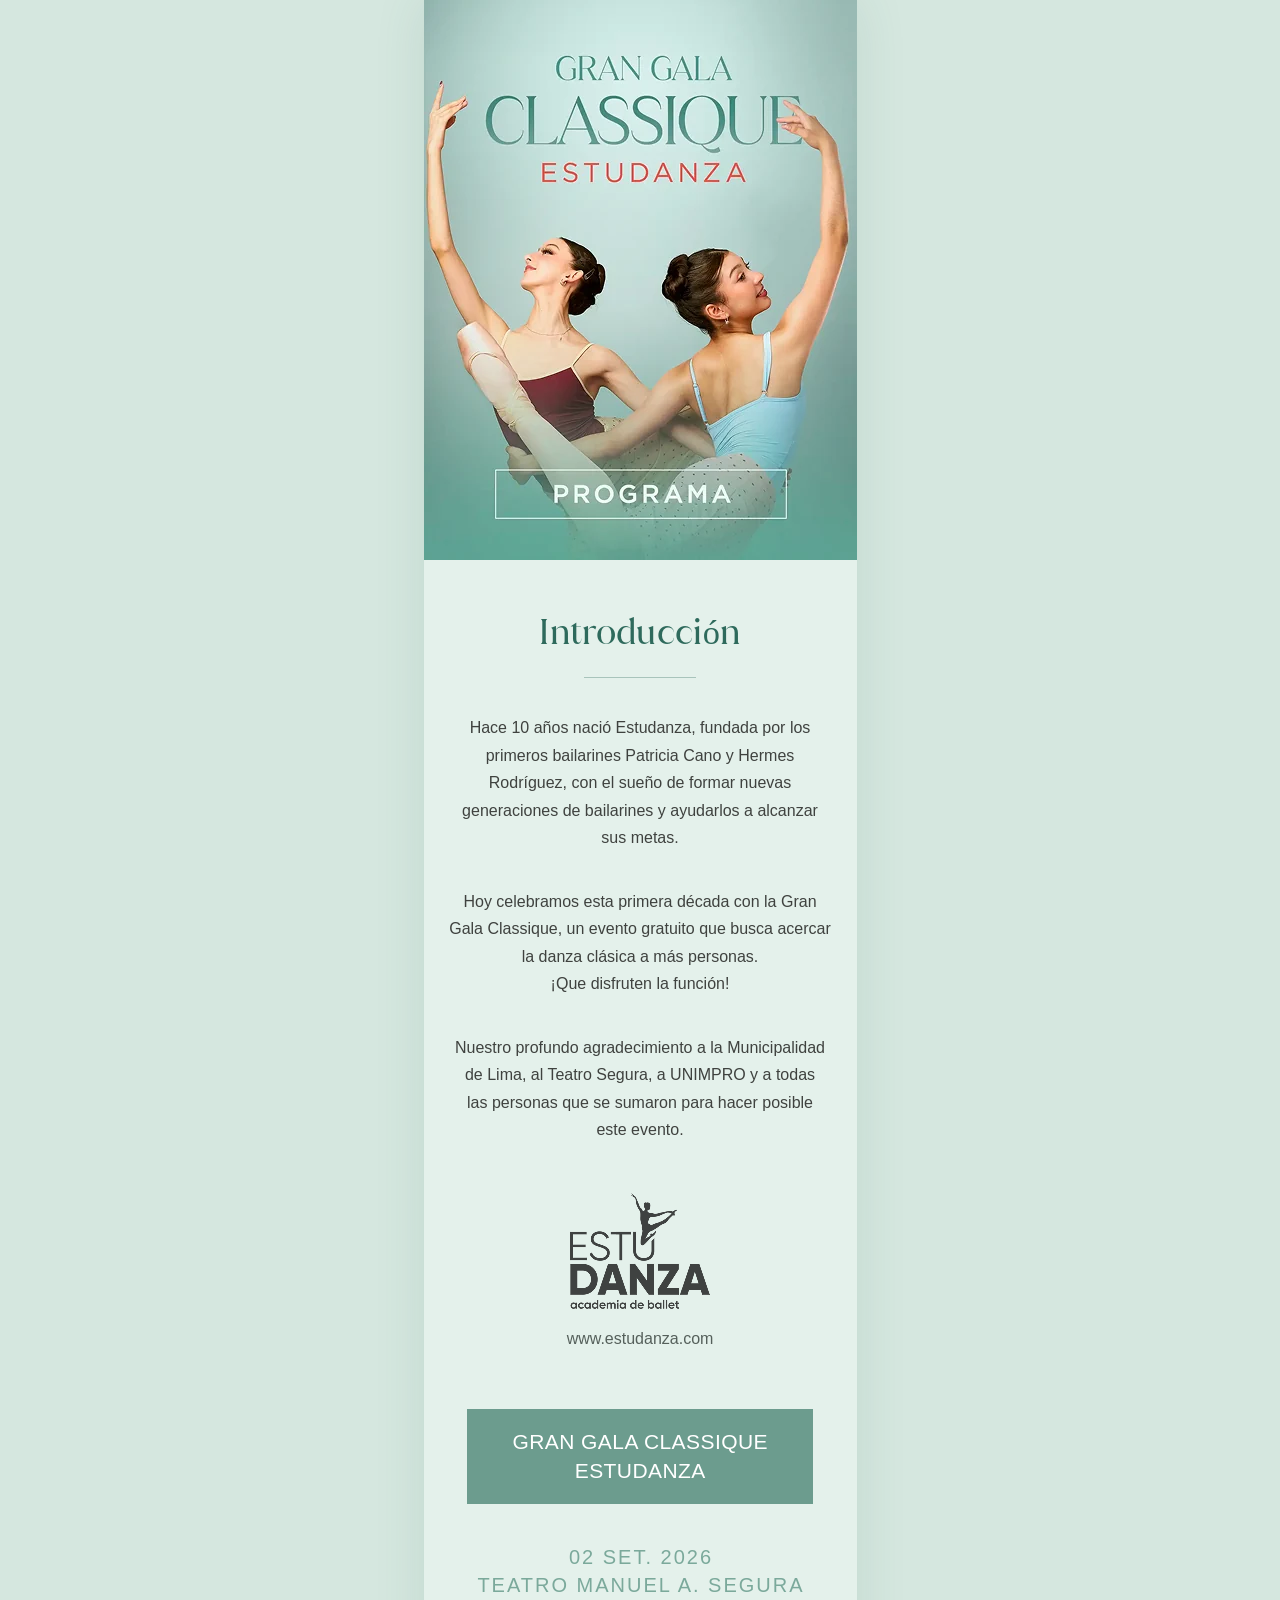
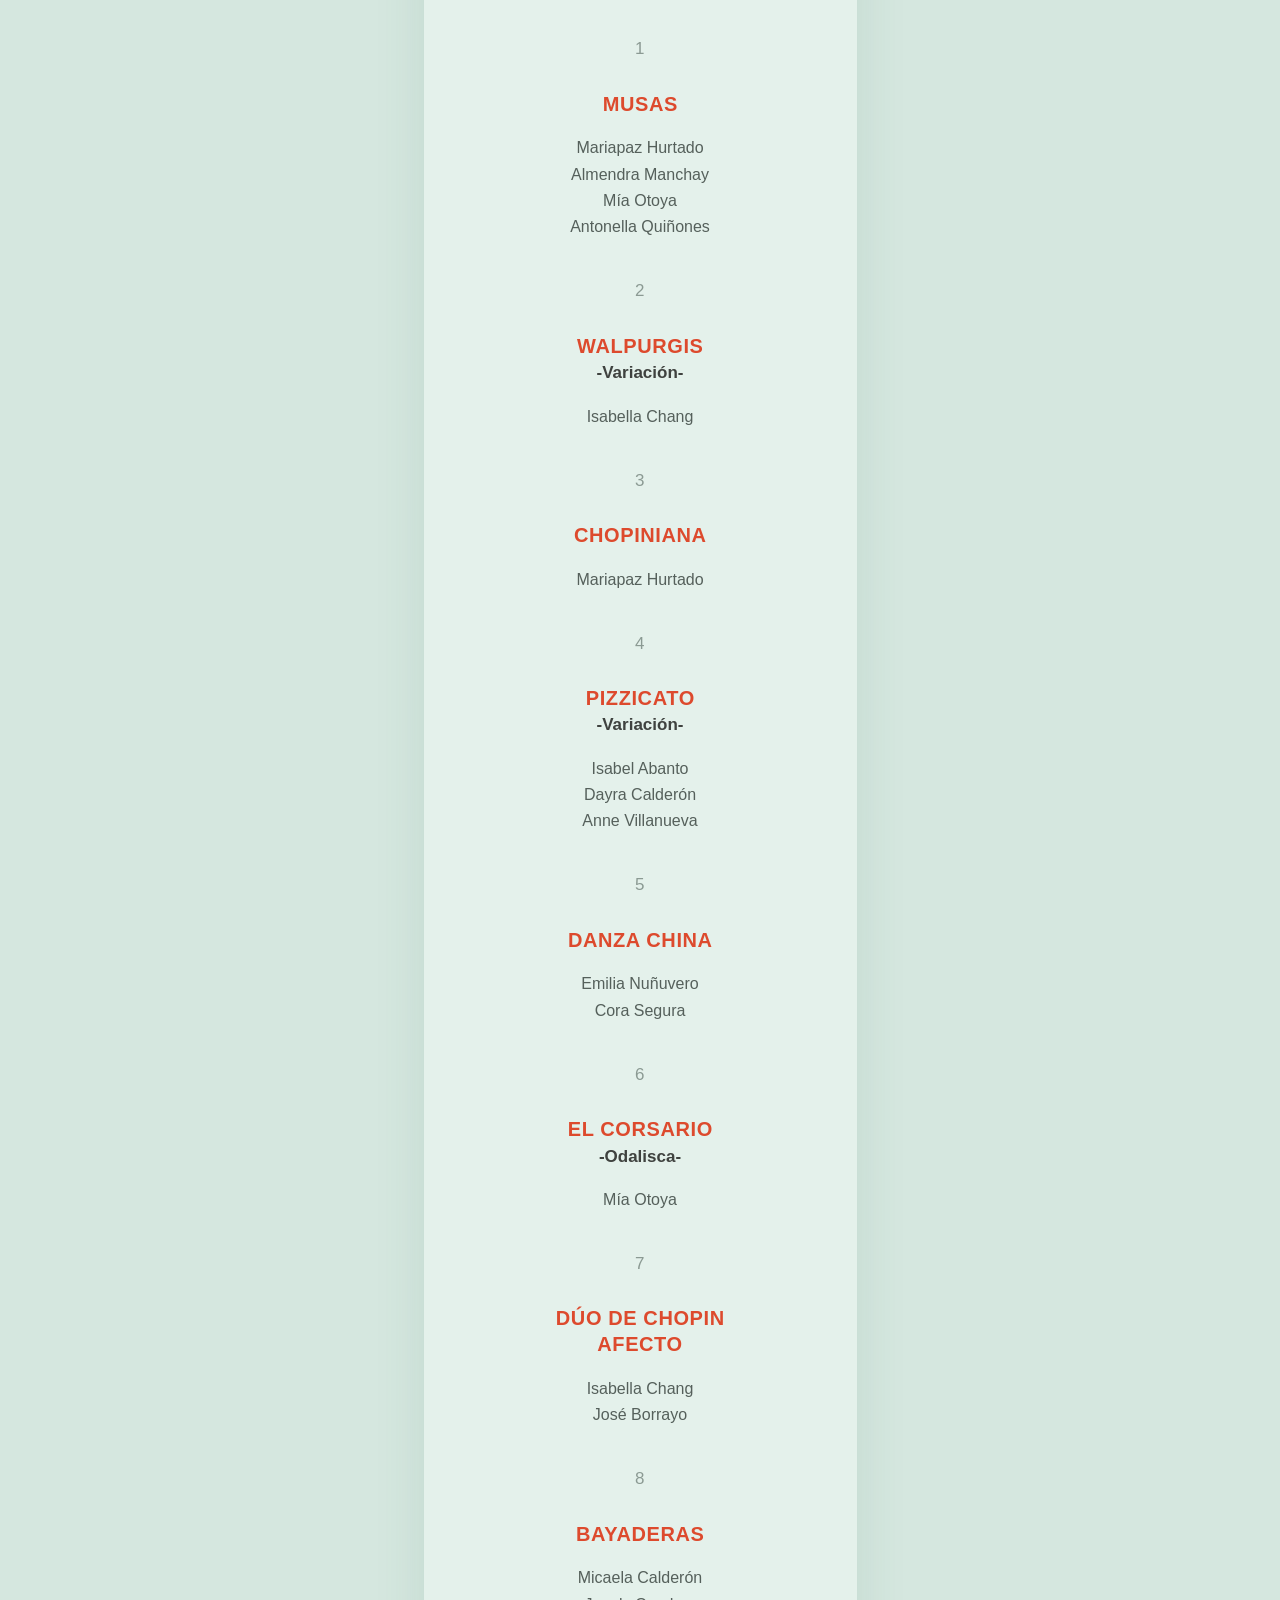
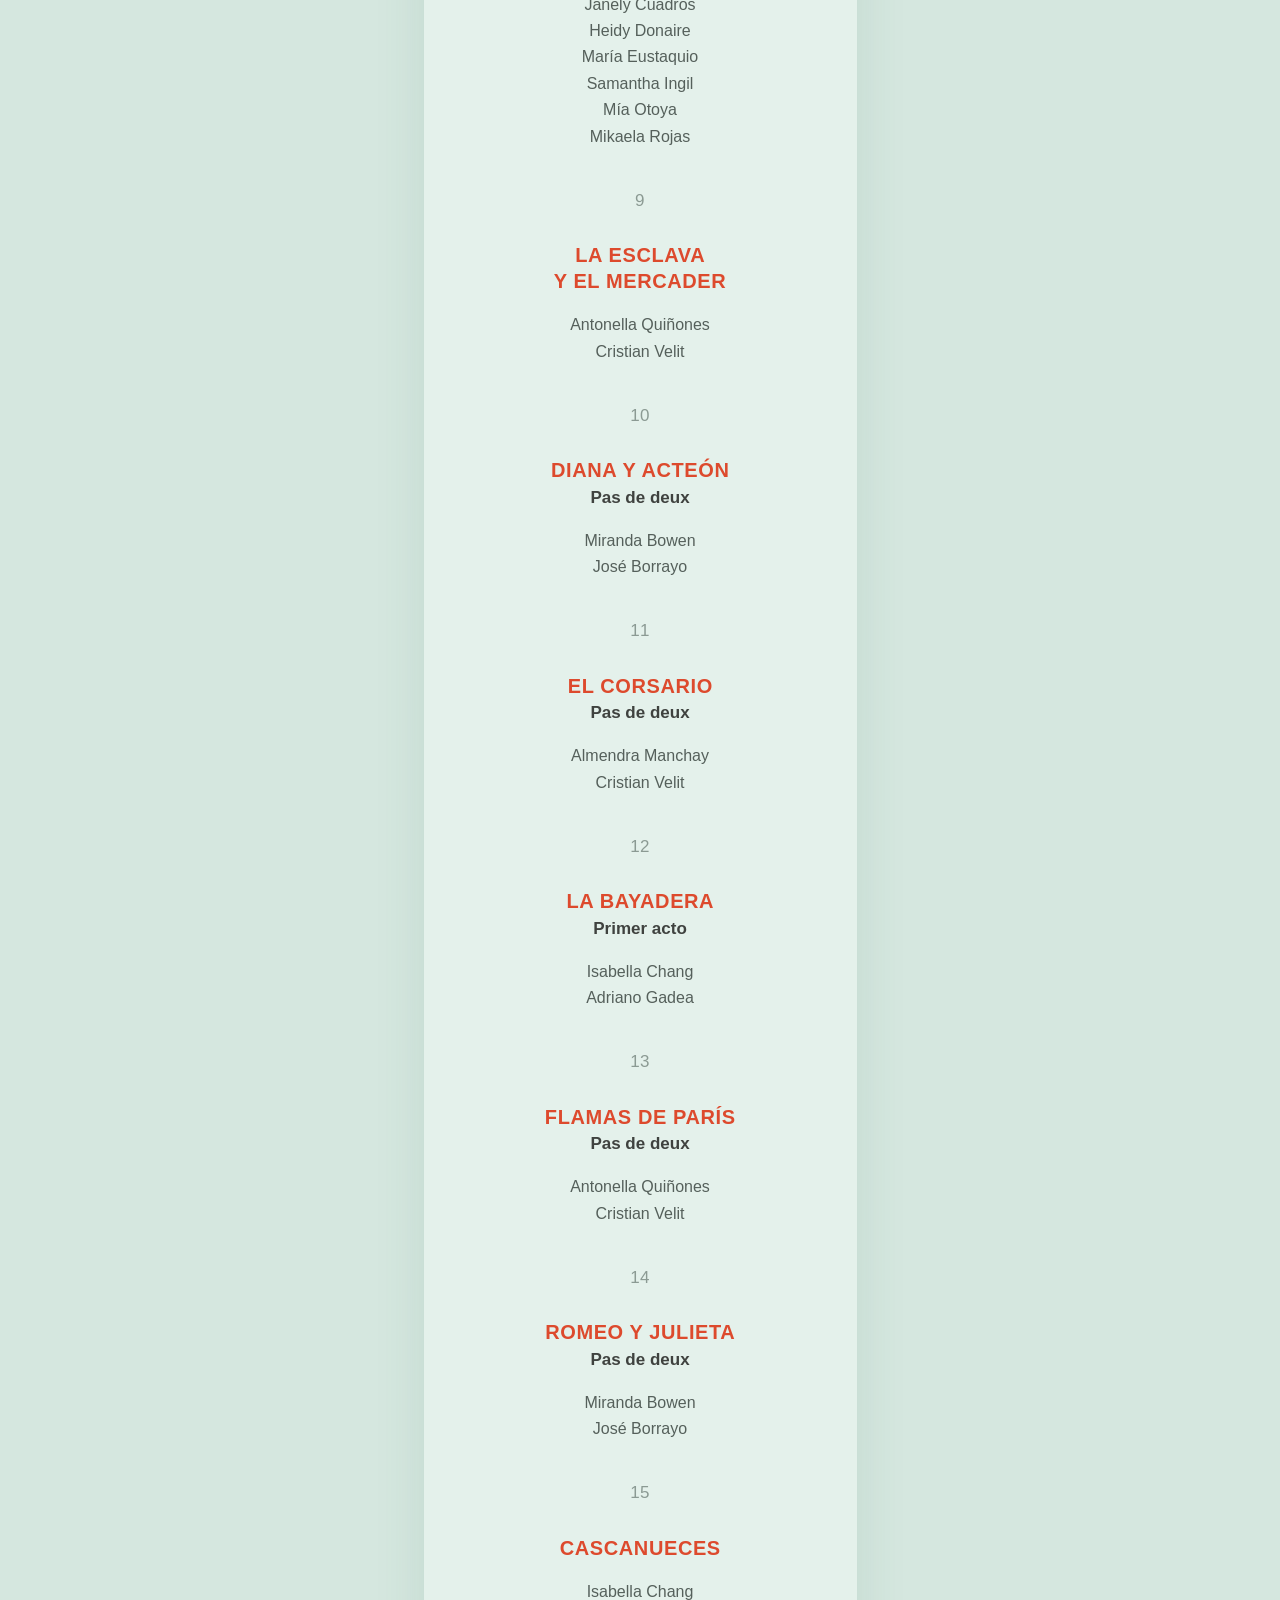
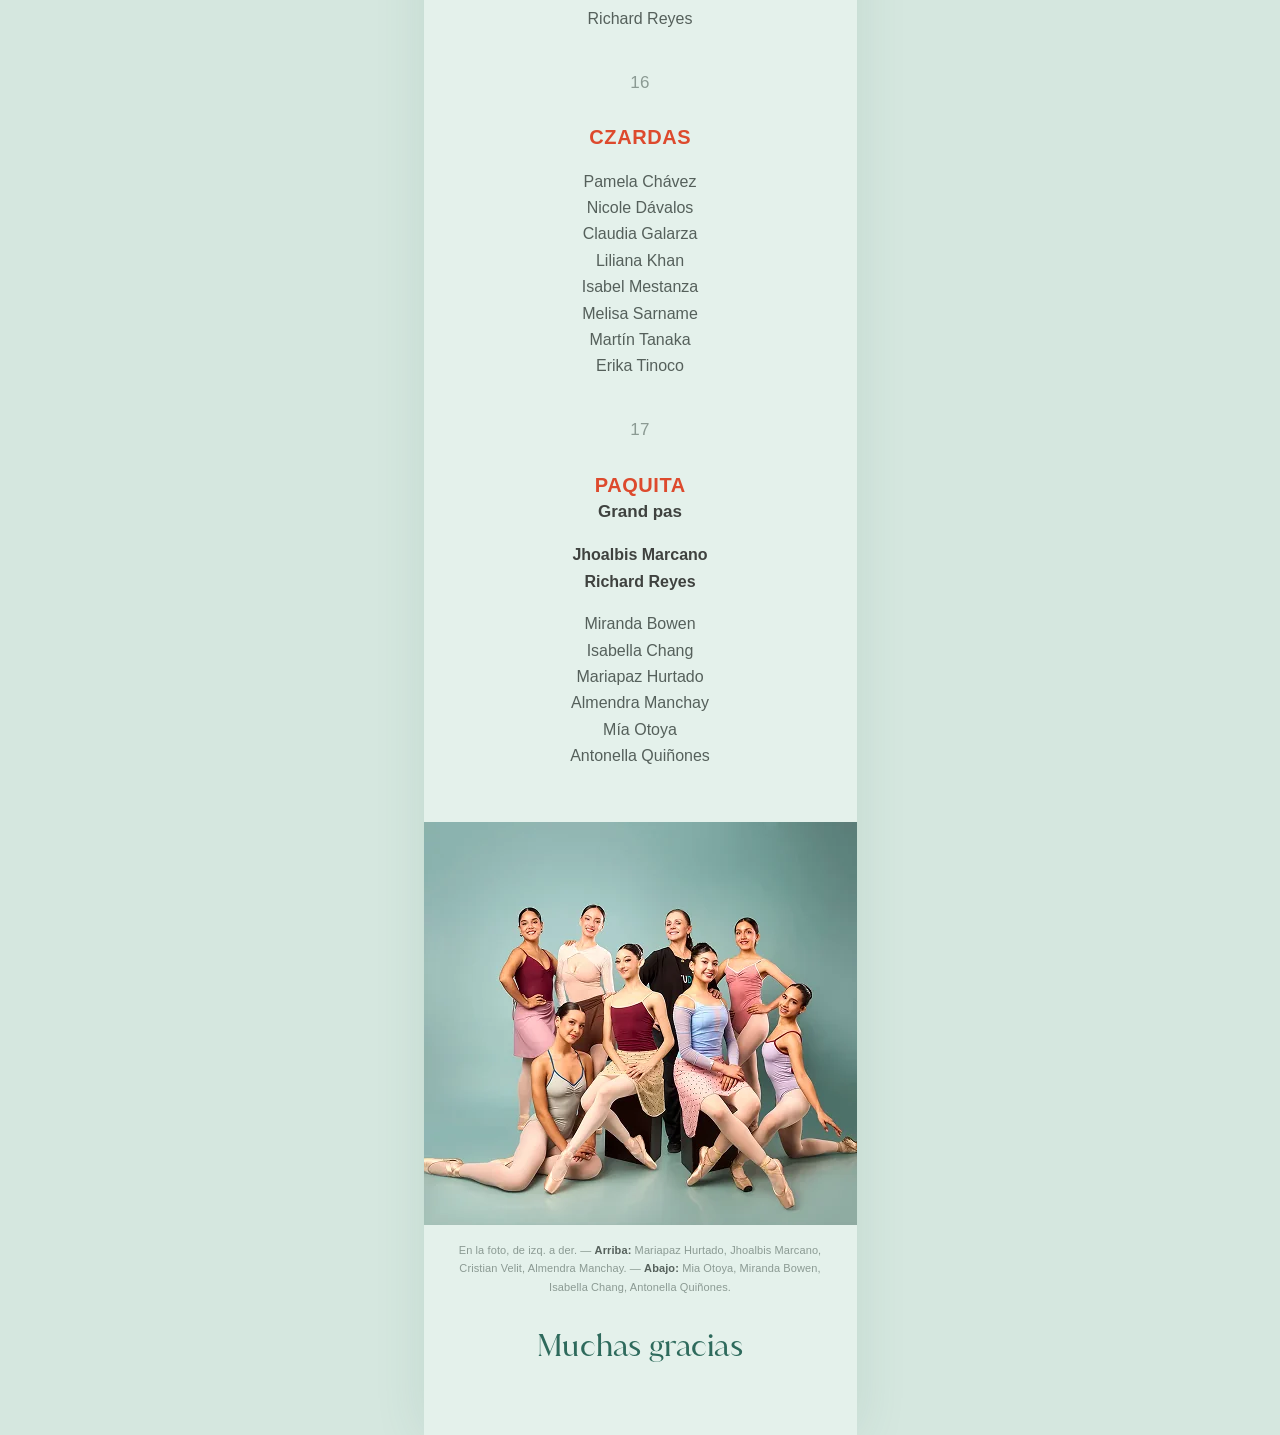
==== index.html @ 69fdf52b "Landing Gran Gala Classique Estudanza Landing informativa mobile-only con el programa de la gala.  -" ====
<!doctype html>
<html lang="es-PE">
	<head>
		<meta charset="UTF-8" />
		<meta name="viewport" content="width=device-width, initial-scale=1.0, viewport-fit=cover" />
		<meta name="theme-color" content="#e4f1eb" />
		<title>Estudanza | Gran Gala Classique</title>

		<meta
			name="description"
			content="Gran Gala Classique Estudanza — 02 de setiembre de 2026, Teatro Manuel A. Segura. Programa de la gala por los 10 años de Estudanza, academia de ballet."
		/>
		<meta property="og:type" content="website" />
		<meta property="og:title" content="Gran Gala Classique | Estudanza" />
		<meta
			property="og:description"
			content="Programa de la gala por los 10 años de Estudanza. 02 SET. 2026 — Teatro Manuel A. Segura. Entrada libre."
		/>
		<meta property="og:image" content="assets/images/header-programa.webp" />
		<meta property="og:locale" content="es_PE" />

		<link rel="icon" href="assets/images/logo-estudanza.webp" type="image/webp" />
		<link rel="preload" as="font" type="font/woff2" href="assets/fonts/juana-alt-regular.woff2" crossorigin />
		<link rel="preload" as="image" type="image/webp" href="assets/images/header-programa.webp" fetchpriority="high" />
		<link rel="stylesheet" href="css/main.css" />

		<script>
			/* Oculta el estado inicial ANTES del primer pintado, para que no
			   haya parpadeo. Failsafe: si main.js no arranca, se revela todo. */
			(function (d) {
				var m = window.matchMedia;
				if (!("IntersectionObserver" in window)) return;
				if (m && m("(prefers-reduced-motion: reduce)").matches) return;
				d.documentElement.classList.add("js-reveal");
				setTimeout(function () {
					if (!window.__revealReady) d.documentElement.classList.remove("js-reveal");
				}, 2500);
			})(document);
		</script>
	</head>

	<body>
		<div class="shell">
			<!-- ==================== HERO ==================== -->
			<header class="hero">
				<picture>
					<source srcset="assets/images/header-programa.webp" type="image/webp" />
					<img
						src="assets/images/Header-Programa-Estudanza.png"
						alt="Gran Gala Classique Estudanza — Programa"
						width="433"
						height="560"
						fetchpriority="high"
						decoding="async"
					/>
				</picture>
			</header>

			<main>
				<!-- ==================== INTRODUCCIÓN ==================== -->
				<section class="intro" aria-labelledby="intro-title">
					<h1 class="display display--lg" id="intro-title" data-reveal>Introducción</h1>

					<hr class="rule" data-reveal />

					<p data-reveal>
						Hace 10 años nació Estudanza, fundada por los primeros bailarines Patricia Cano y Hermes Rodríguez, con el
						sueño de formar nuevas generaciones de bailarines y ayudarlos a alcanzar sus metas.
					</p>

					<p data-reveal>
						Hoy celebramos esta primera década con la Gran Gala Classique, un evento gratuito que busca acercar la danza
						clásica a más personas.<br />
						¡Que disfruten la función!
					</p>

					<p class="intro__thanks" data-reveal>
						Nuestro profundo agradecimiento a la Municipalidad de Lima, al Teatro Segura, a UNIMPRO y a todas las
						personas que se sumaron para hacer posible este evento.
					</p>

					<a class="brand" href="https://www.estudanza.com" target="_blank" rel="noopener" data-reveal>
						<picture>
							<source srcset="assets/images/logo-estudanza.webp" type="image/webp" />
							<img
								src="assets/images/logo-estudanza.png"
								alt="Estudanza, academia de ballet"
								width="180"
								height="180"
								loading="lazy"
								decoding="async"
							/>
						</picture>
						<span class="brand__url">www.estudanza.com</span>
					</a>
				</section>

				<!-- ==================== CABECERA DEL PROGRAMA ==================== -->
				<section class="billboard" aria-labelledby="programa-title">
					<h2 class="billboard__bar" id="programa-title">
						<span>Gran Gala Classique</span>
						<span>Estudanza</span>
					</h2>

					<p class="billboard__meta">
						<time datetime="2026-09-02">02 Set. 2026</time>
						<span>Teatro Manuel A. Segura</span>
					</p>
				</section>

				<!-- ==================== PROGRAMA ==================== -->
				<section class="program" aria-label="Programa de la gala">
					<ol class="program__list">
						<li class="piece" data-reveal>
							<h3 class="piece__title">Musas</h3>
							<ul class="cast">
								<li>Mariapaz Hurtado</li>
								<li>Almendra Manchay</li>
								<li>Mía Otoya</li>
								<li>Antonella Quiñones</li>
							</ul>
						</li>

						<li class="piece" data-reveal>
							<h3 class="piece__title">Walpurgis</h3>
							<p class="piece__subtitle">-Variación-</p>
							<ul class="cast">
								<li>Isabella Chang</li>
							</ul>
						</li>

						<li class="piece" data-reveal>
							<h3 class="piece__title">Chopiniana</h3>
							<ul class="cast">
								<li>Mariapaz Hurtado</li>
							</ul>
						</li>

						<li class="piece" data-reveal>
							<h3 class="piece__title">Pizzicato</h3>
							<p class="piece__subtitle">-Variación-</p>
							<ul class="cast">
								<li>Isabel Abanto</li>
								<li>Dayra Calderón</li>
								<li>Anne Villanueva</li>
							</ul>
						</li>

						<li class="piece" data-reveal>
							<h3 class="piece__title">Danza China</h3>
							<ul class="cast">
								<li>Emilia Nuñuvero</li>
								<li>Cora Segura</li>
							</ul>
						</li>

						<li class="piece" data-reveal>
							<h3 class="piece__title">El Corsario</h3>
							<p class="piece__subtitle">-Odalisca-</p>
							<ul class="cast">
								<li>Mía Otoya</li>
							</ul>
						</li>

						<li class="piece" data-reveal>
							<h3 class="piece__title">Dúo de Chopin<br />Afecto</h3>
							<ul class="cast">
								<li>Isabella Chang</li>
								<li>José Borrayo</li>
							</ul>
						</li>

						<li class="piece" data-reveal>
							<h3 class="piece__title">Bayaderas</h3>
							<ul class="cast">
								<li>Micaela Calderón</li>
								<li>Janely Cuadros</li>
								<li>Heidy Donaire</li>
								<li>María Eustaquio</li>
								<li>Samantha Ingil</li>
								<li>Mía Otoya</li>
								<li>Mikaela Rojas</li>
							</ul>
						</li>

						<li class="piece" data-reveal>
							<h3 class="piece__title">La Esclava<br />y el Mercader</h3>
							<ul class="cast">
								<li>Antonella Quiñones</li>
								<li>Cristian Velit</li>
							</ul>
						</li>

						<li class="piece" data-reveal>
							<h3 class="piece__title">Diana y Acteón</h3>
							<p class="piece__subtitle">Pas de deux</p>
							<ul class="cast">
								<li>Miranda Bowen</li>
								<li>José Borrayo</li>
							</ul>
						</li>

						<li class="piece" data-reveal>
							<h3 class="piece__title">El Corsario</h3>
							<p class="piece__subtitle">Pas de deux</p>
							<ul class="cast">
								<li>Almendra Manchay</li>
								<li>Cristian Velit</li>
							</ul>
						</li>

						<li class="piece" data-reveal>
							<h3 class="piece__title">La Bayadera</h3>
							<p class="piece__subtitle">Primer acto</p>
							<ul class="cast">
								<li>Isabella Chang</li>
								<li>Adriano Gadea</li>
							</ul>
						</li>

						<li class="piece" data-reveal>
							<h3 class="piece__title">Flamas de París</h3>
							<p class="piece__subtitle">Pas de deux</p>
							<ul class="cast">
								<li>Antonella Quiñones</li>
								<li>Cristian Velit</li>
							</ul>
						</li>

						<li class="piece" data-reveal>
							<h3 class="piece__title">Romeo y Julieta</h3>
							<p class="piece__subtitle">Pas de deux</p>
							<ul class="cast">
								<li>Miranda Bowen</li>
								<li>José Borrayo</li>
							</ul>
						</li>

						<li class="piece" data-reveal>
							<h3 class="piece__title">Cascanueces</h3>
							<ul class="cast">
								<li>Isabella Chang</li>
								<li>Richard Reyes</li>
							</ul>
						</li>

						<li class="piece" data-reveal>
							<h3 class="piece__title">Czardas</h3>
							<ul class="cast">
								<li>Pamela Chávez</li>
								<li>Nicole Dávalos</li>
								<li>Claudia Galarza</li>
								<li>Liliana Khan</li>
								<li>Isabel Mestanza</li>
								<li>Melisa Sarname</li>
								<li>Martín Tanaka</li>
								<li>Erika Tinoco</li>
							</ul>
						</li>

						<li class="piece" data-reveal>
							<h3 class="piece__title">Paquita</h3>
							<p class="piece__subtitle">Grand pas</p>
							<ul class="cast cast--leads">
								<li>Jhoalbis Marcano</li>
								<li>Richard Reyes</li>
							</ul>
							<ul class="cast">
								<li>Miranda Bowen</li>
								<li>Isabella Chang</li>
								<li>Mariapaz Hurtado</li>
								<li>Almendra Manchay</li>
								<li>Mía Otoya</li>
								<li>Antonella Quiñones</li>
							</ul>
						</li>
					</ol>
				</section>

				<!-- ==================== FOTO GRUPAL ==================== -->
				<figure class="groupshot">
					<picture>
						<source srcset="assets/images/foto-grupal.webp" type="image/webp" />
						<img
							src="assets/images/Estudanza-fotogrupal.png"
							alt="Elenco de Estudanza posando en el estudio de ballet"
							width="433"
							height="403"
							loading="lazy"
							decoding="async"
						/>
					</picture>
					<figcaption>
						En la foto, de izq. a der. — <b>Arriba:</b> Mariapaz Hurtado, Jhoalbis Marcano, Cristian Velit, Almendra
						Manchay. — <b>Abajo:</b> Mia Otoya, Miranda Bowen, Isabella Chang, Antonella Quiñones.
					</figcaption>
				</figure>
			</main>

			<!-- ==================== CIERRE ==================== -->
			<footer class="outro">
				<p class="display display--md" data-reveal>Muchas gracias</p>
			</footer>
		</div>

		<script src="js/main.js" defer></script>
	</body>
</html>
---- css/main.css ----
/* =========================================================================
   ESTUDANZA — Gran Gala Classique
   Landing informativa · mobile only
   ========================================================================= */

/* ---------- Fuentes ---------------------------------------------------- */

/* Display / serif. OJO: la versión DEMO de Juana Alt no trae glifos
   acentuados (á é í ó ú ñ ¡ ¿). El navegador sustituye esos caracteres
   por la siguiente fuente de la pila, por eso Georgia va inmediatamente
   después: es la serif que menos desentona en la sustitución. */
@font-face {
	font-family: "Juana Alt";
	src:
		url("../assets/fonts/juana-alt-regular.woff2") format("woff2"),
		url("../assets/fonts/juana-alt-regular.woff") format("woff");
	font-weight: 400;
	font-style: normal;
	font-display: swap;
}

/* Gotham aún no está disponible: la pila cae en Arial.
   Cuando llegue la fuente, basta con descomentar este bloque y dejar los
   archivos en assets/fonts/ — el resto del CSS ya la toma automáticamente. */
/*
@font-face {
	font-family: "Gotham";
	src:
		url("../assets/fonts/gotham-book.woff2") format("woff2"),
		url("../assets/fonts/gotham-book.woff") format("woff");
	font-weight: 400;
	font-style: normal;
	font-display: swap;
}
@font-face {
	font-family: "Gotham";
	src:
		url("../assets/fonts/gotham-medium.woff2") format("woff2"),
		url("../assets/fonts/gotham-medium.woff") format("woff");
	font-weight: 500;
	font-style: normal;
	font-display: swap;
}
*/

/* ---------- Tokens ----------------------------------------------------- */

:root {
	/* Paleta muestreada del arte del header */
	--mint: #e4f1eb; /* fondo de toda la pieza */
	--mint-deep: #d5e7df; /* respaldo fuera de la columna */
	--green-deep: #2e6a5c;
	--green: #6c9c8e; /* barra del programa */
	--green-soft: #a8c4bb; /* filete bajo el titulo */
	--green-meta: #7ba99b; /* fecha y teatro */
	--coral: #dd4a2d;
	--ink: #3f423f;
	--ink-soft: #55605b;
	--ink-faint: #8b9a93;

	--font-display: "Juana Alt", Georgia, "Times New Roman", serif;
	--font-sans: "Gotham", Arial, Helvetica, sans-serif;

	/* Ritmo vertical */
	--gap-xs: 0.5rem;
	--gap-sm: 1rem;
	--gap-md: 2rem;
	--gap-lg: 3.25rem;
	--gap-xl: 4.5rem;

	--shell: 433px; /* ancho nativo del arte */
	--pad: 1.5rem;
}

/* ---------- Reset ------------------------------------------------------ */

*,
*::before,
*::after {
	box-sizing: border-box;
}

html {
	-webkit-text-size-adjust: 100%;
}

body {
	margin: 0;
	background: var(--mint-deep);
	color: var(--ink);
	font-family: var(--font-sans);
	font-size: 100%;
	line-height: 1.75;
	text-align: center;
	-webkit-font-smoothing: antialiased;
	-moz-osx-font-smoothing: grayscale;
}

img {
	display: block;
	max-width: 100%;
	height: auto;
}

h1,
h2,
h3,
p,
figure,
figcaption {
	margin: 0;
}

ol,
ul {
	margin: 0;
	padding: 0;
	list-style: none;
}

/* ---------- Contenedor ------------------------------------------------- */

.shell {
	max-width: var(--shell);
	margin-inline: auto;
	background: var(--mint);
	overflow-x: hidden;
}

/* En pantallas anchas la columna móvil se sostiene sola, con un borde
   suave que la separa del fondo. */
@media (min-width: 560px) {
	.shell {
		box-shadow: 0 0 3rem rgb(46 106 92 / 0.12);
	}
}

/* ---------- Hero ------------------------------------------------------- */

.hero img {
	width: 100%;
}

/* ---------- Tipografía display ---------------------------------------- */

.display {
	font-family: var(--font-display);
	font-weight: 400;
	color: var(--green-deep);
	line-height: 1.15;
	letter-spacing: 0.01em;
}

.display--lg {
	font-size: clamp(1.75rem, 8vw, 2.15rem);
}

.display--md {
	font-size: clamp(1.5rem, 6.8vw, 1.85rem);
}

/* ---------- Introducción ---------------------------------------------- */

/* Filete corto bajo el título */
.rule {
	width: 7rem;
	height: 0;
	margin: 1.6rem auto 0;
	border: 0;
	border-top: 1px solid var(--green-soft);
}

.intro {
	padding: var(--gap-lg) var(--pad) var(--gap-md);
}

.intro p {
	margin-top: 2.25rem;
	font-size: 1rem; /* 16px */
	line-height: 1.72;
	color: var(--ink);
	text-wrap: pretty;
}

.intro__thanks {
	margin-top: 2.25rem;
	font-size: 0.8125rem; /* 13px */
	line-height: 1.65;
	color: var(--ink-soft);
}

/* Firma / logo */
.brand {
	display: block;
	margin-top: 3rem;
	text-decoration: none;
	color: inherit;
}

.brand img {
	width: 9rem;
	margin-inline: auto;
}

.brand__url {
	display: block;
	margin-top: 0.9rem;
	font-size: 1rem; /* 16px */
	color: var(--ink-soft);
}

/* ---------- Barra del programa ---------------------------------------- */

.billboard {
	margin-top: 1.5rem;
}

.billboard__bar {
	display: grid;
	gap: 0;
	margin-inline: 2.7rem;
	padding: 1.2rem 1rem;
	background: var(--green);
	color: #fff;
	font-family: var(--font-sans);
	font-size: 1.3125rem; /* 21px */
	font-weight: 400;
	line-height: 1.35;
	letter-spacing: 0.02em;
	text-transform: uppercase;
	text-indent: 0.02em; /* compensa el tracking del último carácter */
}

.billboard__meta {
	display: grid;
	gap: 0;
	padding: 2.4rem var(--pad) 0;
	color: var(--green-meta);
	font-size: 1.25rem; /* 20px */
	font-weight: 400;
	line-height: 1.4;
	letter-spacing: 0.1em;
	text-transform: uppercase;
	text-indent: 0.1em;
}

/* ---------- Programa --------------------------------------------------- */

.program {
	padding: 0 var(--pad) var(--gap-lg);
	counter-reset: piece;
}

.piece {
	counter-increment: piece;
	padding-top: 2.6rem;
}

/* Número de orden, sobre cada pieza */
.piece::before {
	content: counter(piece);
	display: block;
	margin-bottom: 2.1rem;
	font-family: var(--font-sans);
	font-size: 1.0625rem; /* 17px */
	line-height: 1;
	letter-spacing: 0.02em;
	color: var(--ink-faint);
}

.piece__title {
	font-family: var(--font-sans);
	font-weight: 700;
	font-size: 1.25rem; /* 20px */
	line-height: 1.3;
	letter-spacing: 0.03em;
	text-indent: 0.03em;
	text-transform: uppercase;
	color: var(--coral);
}

.piece__subtitle {
	margin-top: 0.2rem;
	font-size: 1.0625rem; /* 17px */
	font-weight: 700;
	line-height: 1.35;
	color: var(--ink);
}

.cast {
	margin-top: 1.15rem;
	font-size: 1rem; /* 16px */
	line-height: 1.65;
	color: var(--ink-soft);
}

/* Los dos primeros bailarines de Paquita van destacados */
.cast--leads {
	color: var(--ink);
	font-weight: 700;
}

.cast--leads + .cast {
	margin-top: var(--gap-sm);
}

/* ---------- Foto grupal ------------------------------------------------ */

.groupshot img {
	width: 100%;
}

.groupshot figcaption {
	padding: var(--gap-sm) var(--pad) 0;
	font-size: 0.6875rem; /* 11px */
	line-height: 1.7;
	letter-spacing: 0.01em;
	color: var(--ink-faint);
	text-wrap: pretty;
}

.groupshot figcaption b {
	font-weight: 700;
	color: var(--ink-soft);
}

/* ---------- Cierre ----------------------------------------------------- */

.outro {
	padding: var(--gap-md) var(--pad) var(--gap-xl);
	padding-bottom: calc(var(--gap-xl) + env(safe-area-inset-bottom));
}

/* ---------- Reveal on scroll ------------------------------------------ */

/* Estado inicial sólo cuando el JS confirma soporte, para que el contenido
   siga siendo visible si el script falla o está bloqueado. */
.js-reveal [data-reveal] {
	opacity: 0;
	transform: translateY(0.75rem);
	transition:
		opacity 0.7s ease-out,
		transform 0.7s ease-out;
}

.js-reveal [data-reveal].is-visible {
	opacity: 1;
	transform: none;
}

@media (prefers-reduced-motion: reduce) {
	.js-reveal [data-reveal] {
		opacity: 1;
		transform: none;
		transition: none;
	}
}

/* ---------- Impresión -------------------------------------------------- */

@media print {
	body {
		background: #fff;
	}

	.shell {
		max-width: none;
		box-shadow: none;
	}

	.js-reveal [data-reveal] {
		opacity: 1;
		transform: none;
	}

	.piece {
		break-inside: avoid;
	}
}
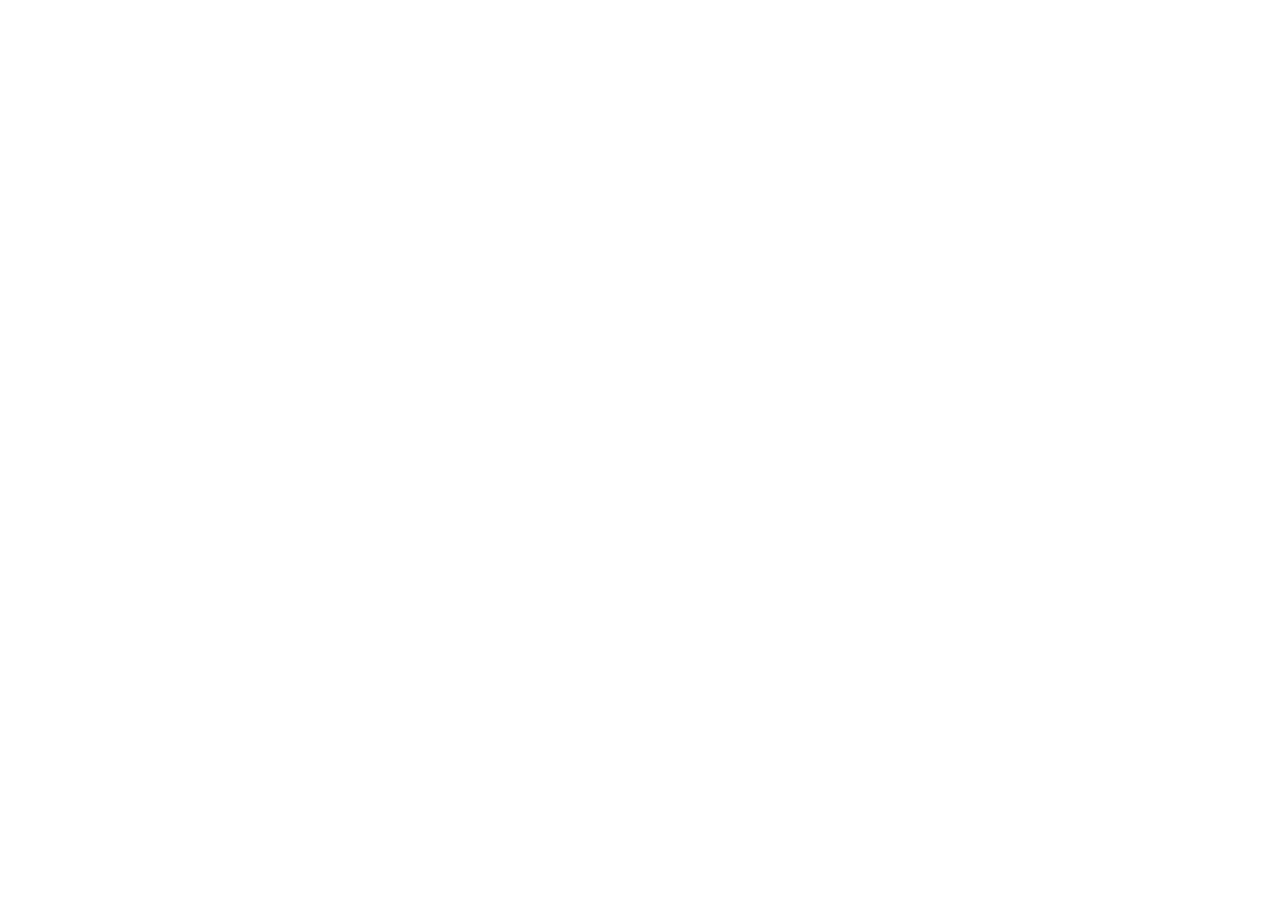
==== commit 0536488b: "La raiz redirige al Facebook, como hacia el reenvio de GoDaddy El cliente quiere conservar el compor" ====
--- a/index.html
+++ b/index.html
@@ -2,307 +2,49 @@
 <html lang="es-PE">
 	<head>
 		<meta charset="UTF-8" />
-		<meta name="viewport" content="width=device-width, initial-scale=1.0, viewport-fit=cover" />
+		<meta name="viewport" content="width=device-width, initial-scale=1.0" />
 		<meta name="theme-color" content="#e4f1eb" />
-		<title>Estudanza | Gran Gala Classique</title>
+		<title>Estudanza</title>
 
-		<meta
-			name="description"
-			content="Gran Gala Classique Estudanza — 02 de setiembre de 2026, Teatro Manuel A. Segura. Programa de la gala por los 10 años de Estudanza, academia de ballet."
-		/>
-		<meta property="og:type" content="website" />
-		<meta property="og:title" content="Gran Gala Classique | Estudanza" />
-		<meta
-			property="og:description"
-			content="Programa de la gala por los 10 años de Estudanza. 02 SET. 2026 — Teatro Manuel A. Segura. Entrada libre."
-		/>
-		<meta property="og:image" content="assets/images/header-programa.webp" />
-		<meta property="og:locale" content="es_PE" />
+		<!-- La raiz replica el reenvio que el dominio tenia en GoDaddy: quien
+		     entra a estudanza.com termina en el Facebook de la academia.
+		     Pages no hace redirecciones de servidor, asi que se resuelve en el
+		     cliente: location.replace para no dejar este paso en el historial
+		     (evita que el boton atras rebote), meta refresh para quien tenga
+		     el JS desactivado, y un enlace visible si fallaran ambos.
 
-		<link rel="icon" href="assets/images/logo-estudanza.webp" type="image/webp" />
-		<link rel="preload" as="font" type="font/woff2" href="assets/fonts/juana-alt-regular.woff2" crossorigin />
-		<link rel="preload" as="image" type="image/webp" href="assets/images/header-programa.webp" fetchpriority="high" />
-		<link rel="stylesheet" href="css/main.css" />
+		     El programa de la gala vive aparte, en /grangalaclassique2026/, y
+		     no pasa por aqui. -->
+		<meta http-equiv="refresh" content="0; url=https://www.facebook.com/PatriciaCano.Ballet" />
+		<meta name="robots" content="noindex" />
+		<link rel="icon" href="grangalaclassique2026/assets/images/logo-estudanza.webp" type="image/webp" />
+
+		<style>
+			body {
+				margin: 0;
+				min-height: 100svh;
+				display: grid;
+				place-content: center;
+				gap: 1rem;
+				padding: 2rem;
+				background: #e4f1eb;
+				color: #55605b;
+				font: 1rem/1.6 Arial, Helvetica, sans-serif;
+				text-align: center;
+			}
+
+			a {
+				color: #2e6a5c;
+			}
+		</style>
 
 		<script>
-			/* Oculta el estado inicial ANTES del primer pintado, para que no
-			   haya parpadeo. Failsafe: si main.js no arranca, se revela todo. */
-			(function (d) {
-				var m = window.matchMedia;
-				if (!("IntersectionObserver" in window)) return;
-				if (m && m("(prefers-reduced-motion: reduce)").matches) return;
-				d.documentElement.classList.add("js-reveal");
-				setTimeout(function () {
-					if (!window.__revealReady) d.documentElement.classList.remove("js-reveal");
-				}, 2500);
-			})(document);
+			location.replace("https://www.facebook.com/PatriciaCano.Ballet");
 		</script>
 	</head>
 
 	<body>
-		<div class="shell">
-			<!-- ==================== HERO ==================== -->
-			<header class="hero">
-				<picture>
-					<source srcset="assets/images/header-programa.webp" type="image/webp" />
-					<img
-						src="assets/images/Header-Programa-Estudanza.png"
-						alt="Gran Gala Classique Estudanza — Programa"
-						width="433"
-						height="560"
-						fetchpriority="high"
-						decoding="async"
-					/>
-				</picture>
-			</header>
-
-			<main>
-				<!-- ==================== INTRODUCCIÓN ==================== -->
-				<section class="intro" aria-labelledby="intro-title">
-					<h1 class="display display--lg" id="intro-title" data-reveal>Introducción</h1>
-
-					<hr class="rule" data-reveal />
-
-					<p data-reveal>
-						Hace 10 años nació Estudanza, fundada por los primeros bailarines Patricia Cano y Hermes Rodríguez, con el
-						sueño de formar nuevas generaciones de bailarines y ayudarlos a alcanzar sus metas.
-					</p>
-
-					<p data-reveal>
-						Hoy celebramos esta primera década con la Gran Gala Classique, un evento gratuito que busca acercar la danza
-						clásica a más personas.<br />
-						¡Que disfruten la función!
-					</p>
-
-					<p class="intro__thanks" data-reveal>
-						Nuestro profundo agradecimiento a la Municipalidad de Lima, al Teatro Segura, a UNIMPRO y a todas las
-						personas que se sumaron para hacer posible este evento.
-					</p>
-
-					<a class="brand" href="https://www.estudanza.com" target="_blank" rel="noopener" data-reveal>
-						<picture>
-							<source srcset="assets/images/logo-estudanza.webp" type="image/webp" />
-							<img
-								src="assets/images/logo-estudanza.png"
-								alt="Estudanza, academia de ballet"
-								width="180"
-								height="180"
-								loading="lazy"
-								decoding="async"
-							/>
-						</picture>
-						<span class="brand__url">www.estudanza.com</span>
-					</a>
-				</section>
-
-				<!-- ==================== CABECERA DEL PROGRAMA ==================== -->
-				<section class="billboard" aria-labelledby="programa-title">
-					<h2 class="billboard__bar" id="programa-title">
-						<span>Gran Gala Classique</span>
-						<span>Estudanza</span>
-					</h2>
-
-					<p class="billboard__meta">
-						<time datetime="2026-09-02">02 Set. 2026</time>
-						<span>Teatro Manuel A. Segura</span>
-					</p>
-				</section>
-
-				<!-- ==================== PROGRAMA ==================== -->
-				<section class="program" aria-label="Programa de la gala">
-					<ol class="program__list">
-						<li class="piece" data-reveal>
-							<h3 class="piece__title">Musas</h3>
-							<ul class="cast">
-								<li>Mariapaz Hurtado</li>
-								<li>Almendra Manchay</li>
-								<li>Mía Otoya</li>
-								<li>Antonella Quiñones</li>
-							</ul>
-						</li>
-
-						<li class="piece" data-reveal>
-							<h3 class="piece__title">Walpurgis</h3>
-							<p class="piece__subtitle">-Variación-</p>
-							<ul class="cast">
-								<li>Isabella Chang</li>
-							</ul>
-						</li>
-
-						<li class="piece" data-reveal>
-							<h3 class="piece__title">Chopiniana</h3>
-							<ul class="cast">
-								<li>Mariapaz Hurtado</li>
-							</ul>
-						</li>
-
-						<li class="piece" data-reveal>
-							<h3 class="piece__title">Pizzicato</h3>
-							<p class="piece__subtitle">-Variación-</p>
-							<ul class="cast">
-								<li>Isabel Abanto</li>
-								<li>Dayra Calderón</li>
-								<li>Anne Villanueva</li>
-							</ul>
-						</li>
-
-						<li class="piece" data-reveal>
-							<h3 class="piece__title">Danza China</h3>
-							<ul class="cast">
-								<li>Emilia Nuñuvero</li>
-								<li>Cora Segura</li>
-							</ul>
-						</li>
-
-						<li class="piece" data-reveal>
-							<h3 class="piece__title">El Corsario</h3>
-							<p class="piece__subtitle">-Odalisca-</p>
-							<ul class="cast">
-								<li>Mía Otoya</li>
-							</ul>
-						</li>
-
-						<li class="piece" data-reveal>
-							<h3 class="piece__title">Dúo de Chopin<br />Afecto</h3>
-							<ul class="cast">
-								<li>Isabella Chang</li>
-								<li>José Borrayo</li>
-							</ul>
-						</li>
-
-						<li class="piece" data-reveal>
-							<h3 class="piece__title">Bayaderas</h3>
-							<ul class="cast">
-								<li>Micaela Calderón</li>
-								<li>Janely Cuadros</li>
-								<li>Heidy Donaire</li>
-								<li>María Eustaquio</li>
-								<li>Samantha Ingil</li>
-								<li>Mía Otoya</li>
-								<li>Mikaela Rojas</li>
-							</ul>
-						</li>
-
-						<li class="piece" data-reveal>
-							<h3 class="piece__title">La Esclava<br />y el Mercader</h3>
-							<ul class="cast">
-								<li>Antonella Quiñones</li>
-								<li>Cristian Velit</li>
-							</ul>
-						</li>
-
-						<li class="piece" data-reveal>
-							<h3 class="piece__title">Diana y Acteón</h3>
-							<p class="piece__subtitle">Pas de deux</p>
-							<ul class="cast">
-								<li>Miranda Bowen</li>
-								<li>José Borrayo</li>
-							</ul>
-						</li>
-
-						<li class="piece" data-reveal>
-							<h3 class="piece__title">El Corsario</h3>
-							<p class="piece__subtitle">Pas de deux</p>
-							<ul class="cast">
-								<li>Almendra Manchay</li>
-								<li>Cristian Velit</li>
-							</ul>
-						</li>
-
-						<li class="piece" data-reveal>
-							<h3 class="piece__title">La Bayadera</h3>
-							<p class="piece__subtitle">Primer acto</p>
-							<ul class="cast">
-								<li>Isabella Chang</li>
-								<li>Adriano Gadea</li>
-							</ul>
-						</li>
-
-						<li class="piece" data-reveal>
-							<h3 class="piece__title">Flamas de París</h3>
-							<p class="piece__subtitle">Pas de deux</p>
-							<ul class="cast">
-								<li>Antonella Quiñones</li>
-								<li>Cristian Velit</li>
-							</ul>
-						</li>
-
-						<li class="piece" data-reveal>
-							<h3 class="piece__title">Romeo y Julieta</h3>
-							<p class="piece__subtitle">Pas de deux</p>
-							<ul class="cast">
-								<li>Miranda Bowen</li>
-								<li>José Borrayo</li>
-							</ul>
-						</li>
-
-						<li class="piece" data-reveal>
-							<h3 class="piece__title">Cascanueces</h3>
-							<ul class="cast">
-								<li>Isabella Chang</li>
-								<li>Richard Reyes</li>
-							</ul>
-						</li>
-
-						<li class="piece" data-reveal>
-							<h3 class="piece__title">Czardas</h3>
-							<ul class="cast">
-								<li>Pamela Chávez</li>
-								<li>Nicole Dávalos</li>
-								<li>Claudia Galarza</li>
-								<li>Liliana Khan</li>
-								<li>Isabel Mestanza</li>
-								<li>Melisa Sarname</li>
-								<li>Martín Tanaka</li>
-								<li>Erika Tinoco</li>
-							</ul>
-						</li>
-
-						<li class="piece" data-reveal>
-							<h3 class="piece__title">Paquita</h3>
-							<p class="piece__subtitle">Grand pas</p>
-							<ul class="cast cast--leads">
-								<li>Jhoalbis Marcano</li>
-								<li>Richard Reyes</li>
-							</ul>
-							<ul class="cast">
-								<li>Miranda Bowen</li>
-								<li>Isabella Chang</li>
-								<li>Mariapaz Hurtado</li>
-								<li>Almendra Manchay</li>
-								<li>Mía Otoya</li>
-								<li>Antonella Quiñones</li>
-							</ul>
-						</li>
-					</ol>
-				</section>
-
-				<!-- ==================== FOTO GRUPAL ==================== -->
-				<figure class="groupshot">
-					<picture>
-						<source srcset="assets/images/foto-grupal.webp" type="image/webp" />
-						<img
-							src="assets/images/Estudanza-fotogrupal.png"
-							alt="Elenco de Estudanza posando en el estudio de ballet"
-							width="433"
-							height="403"
-							loading="lazy"
-							decoding="async"
-						/>
-					</picture>
-					<figcaption>
-						En la foto, de izq. a der. — <b>Arriba:</b> Mariapaz Hurtado, Jhoalbis Marcano, Cristian Velit, Almendra
-						Manchay. — <b>Abajo:</b> Mia Otoya, Miranda Bowen, Isabella Chang, Antonella Quiñones.
-					</figcaption>
-				</figure>
-			</main>
-
-			<!-- ==================== CIERRE ==================== -->
-			<footer class="outro">
-				<p class="display display--md" data-reveal>Muchas gracias</p>
-			</footer>
-		</div>
-
-		<script src="js/main.js" defer></script>
+		<p>Redirigiendo…</p>
+		<p><a href="https://www.facebook.com/PatriciaCano.Ballet">Ir al Facebook de Estudanza</a></p>
 	</body>
 </html>
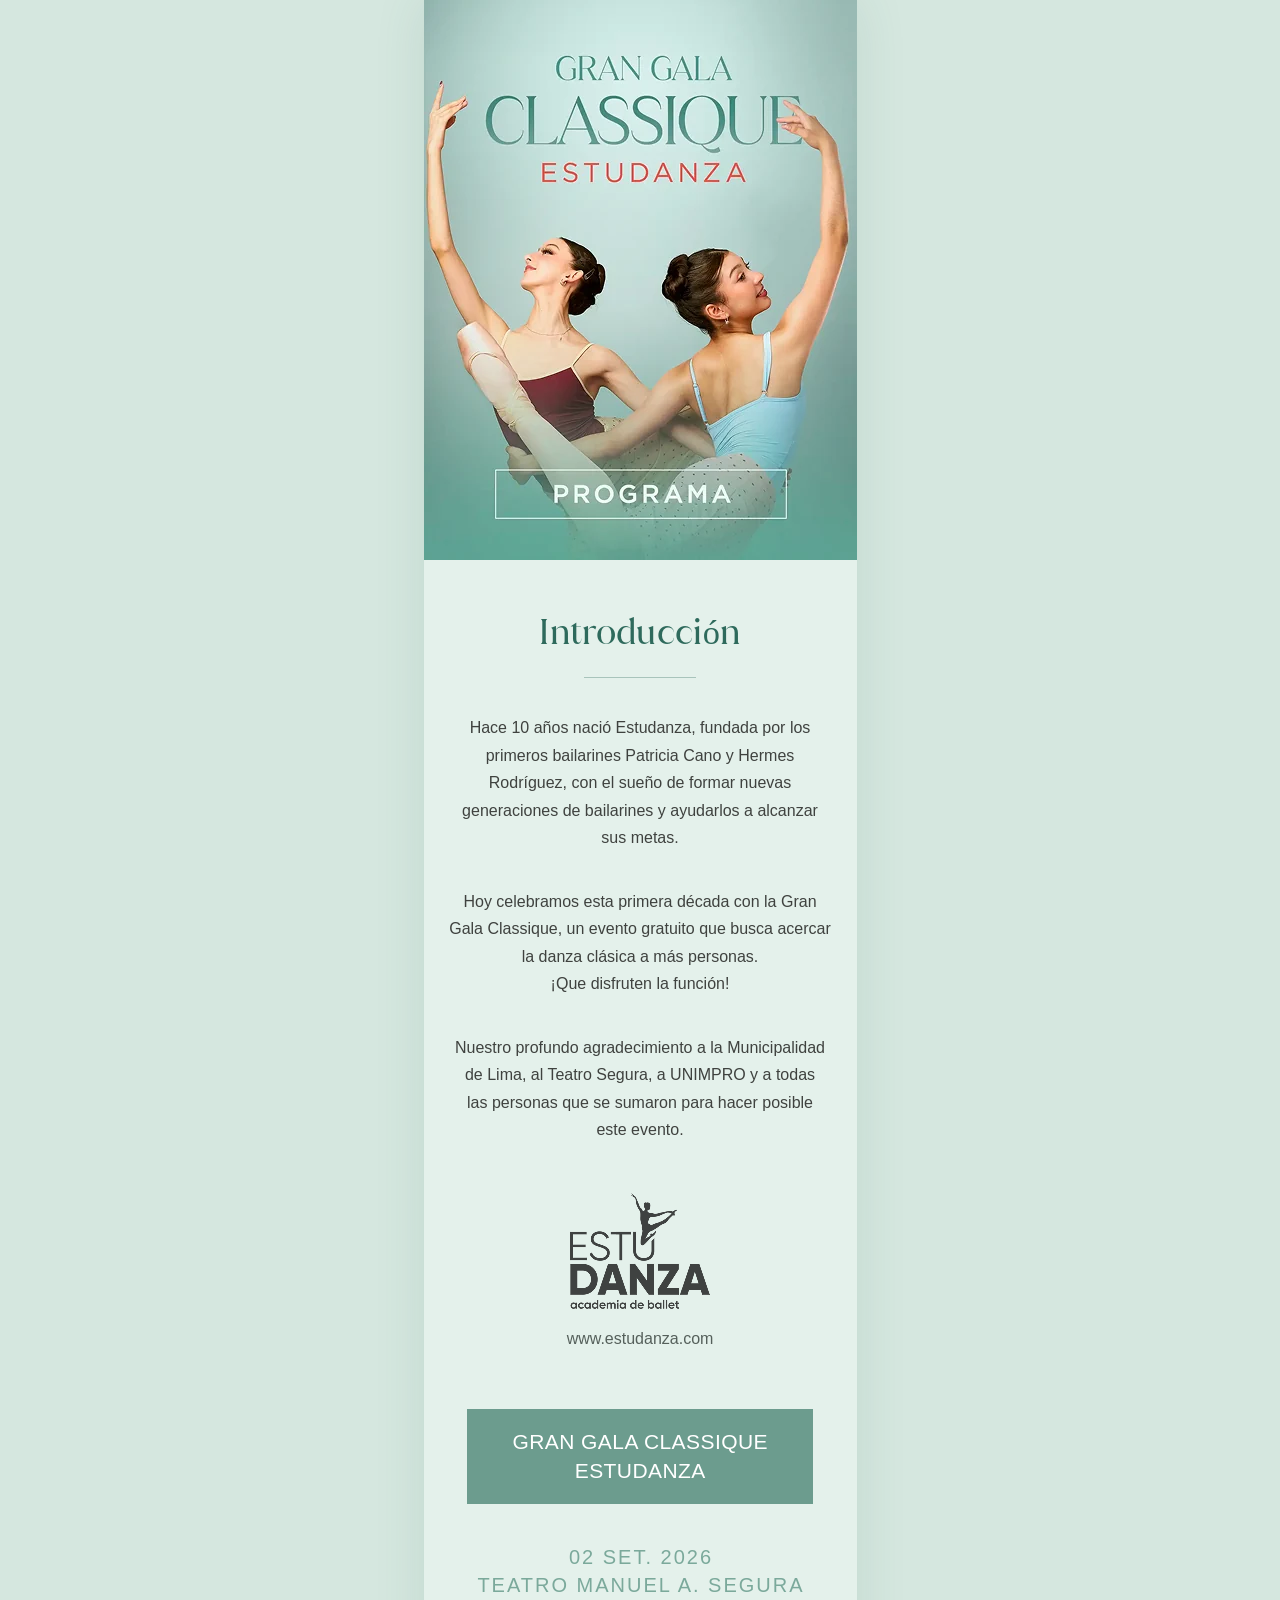
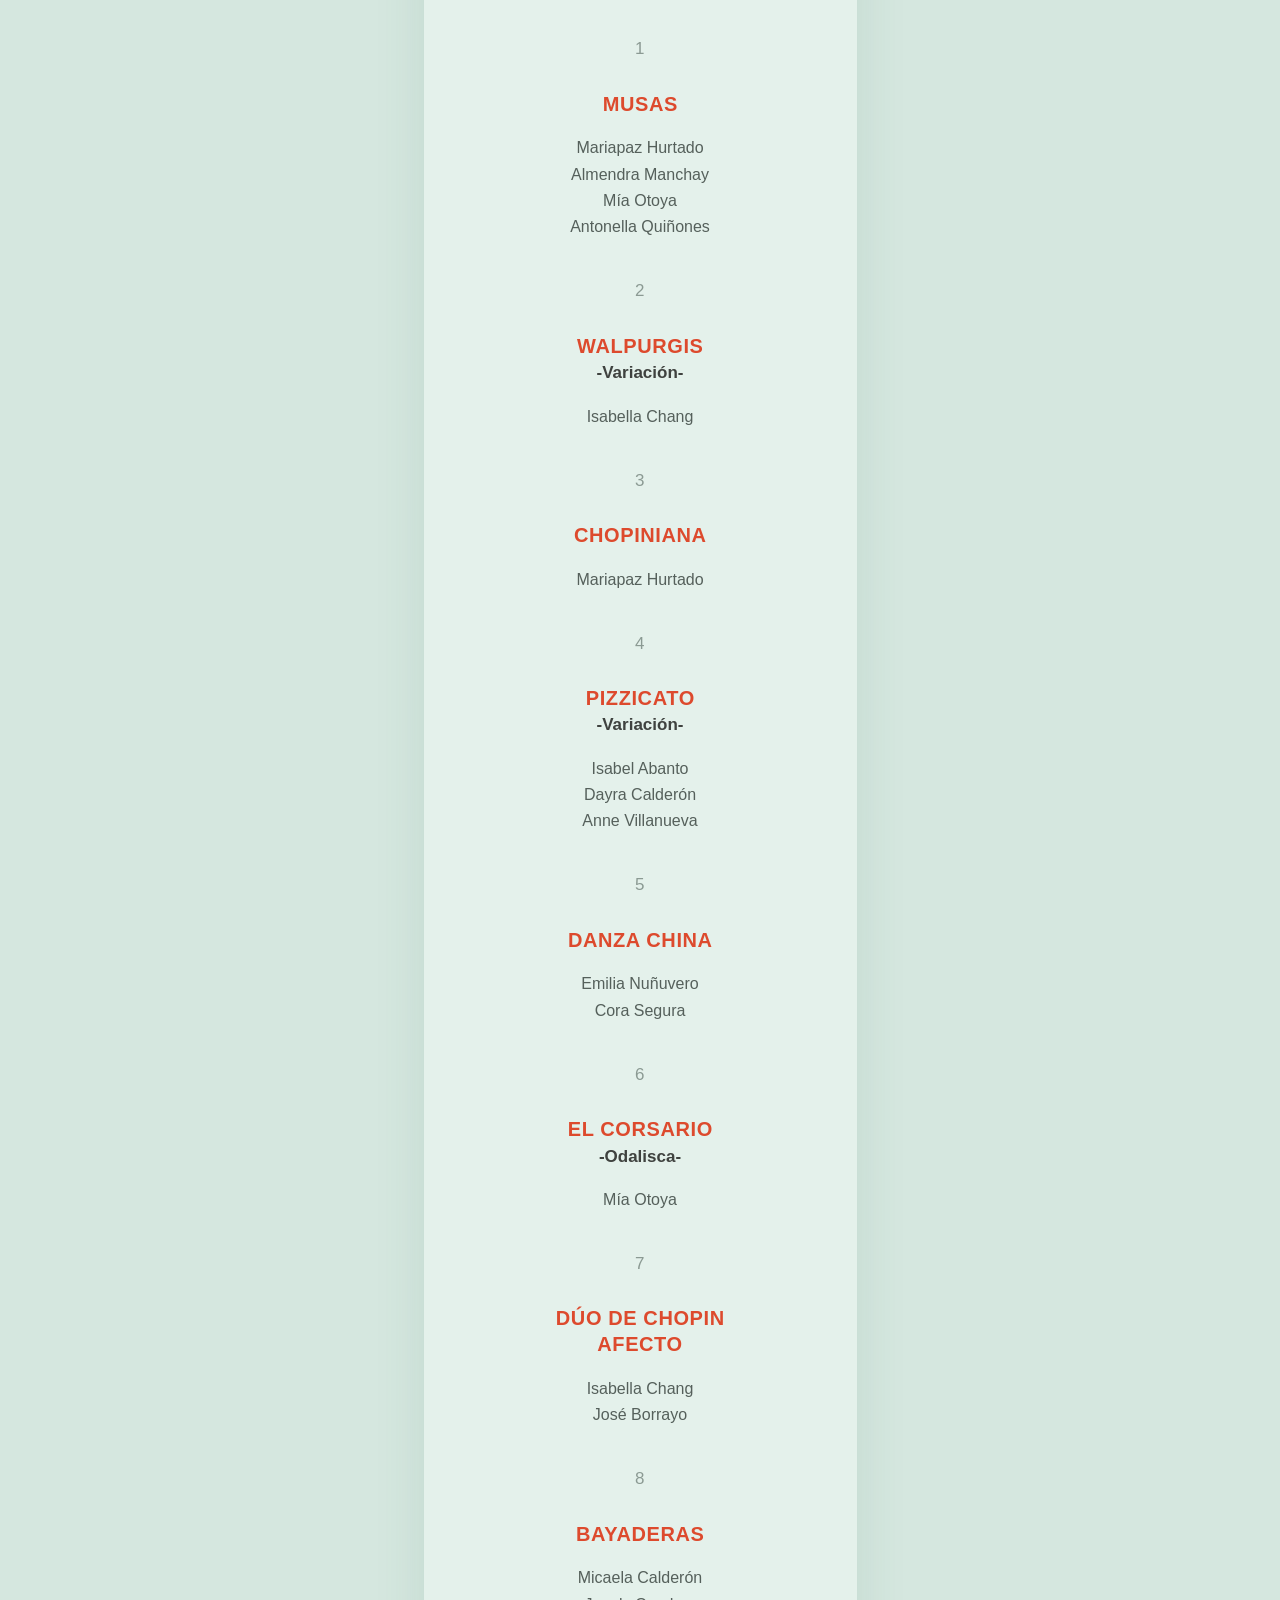
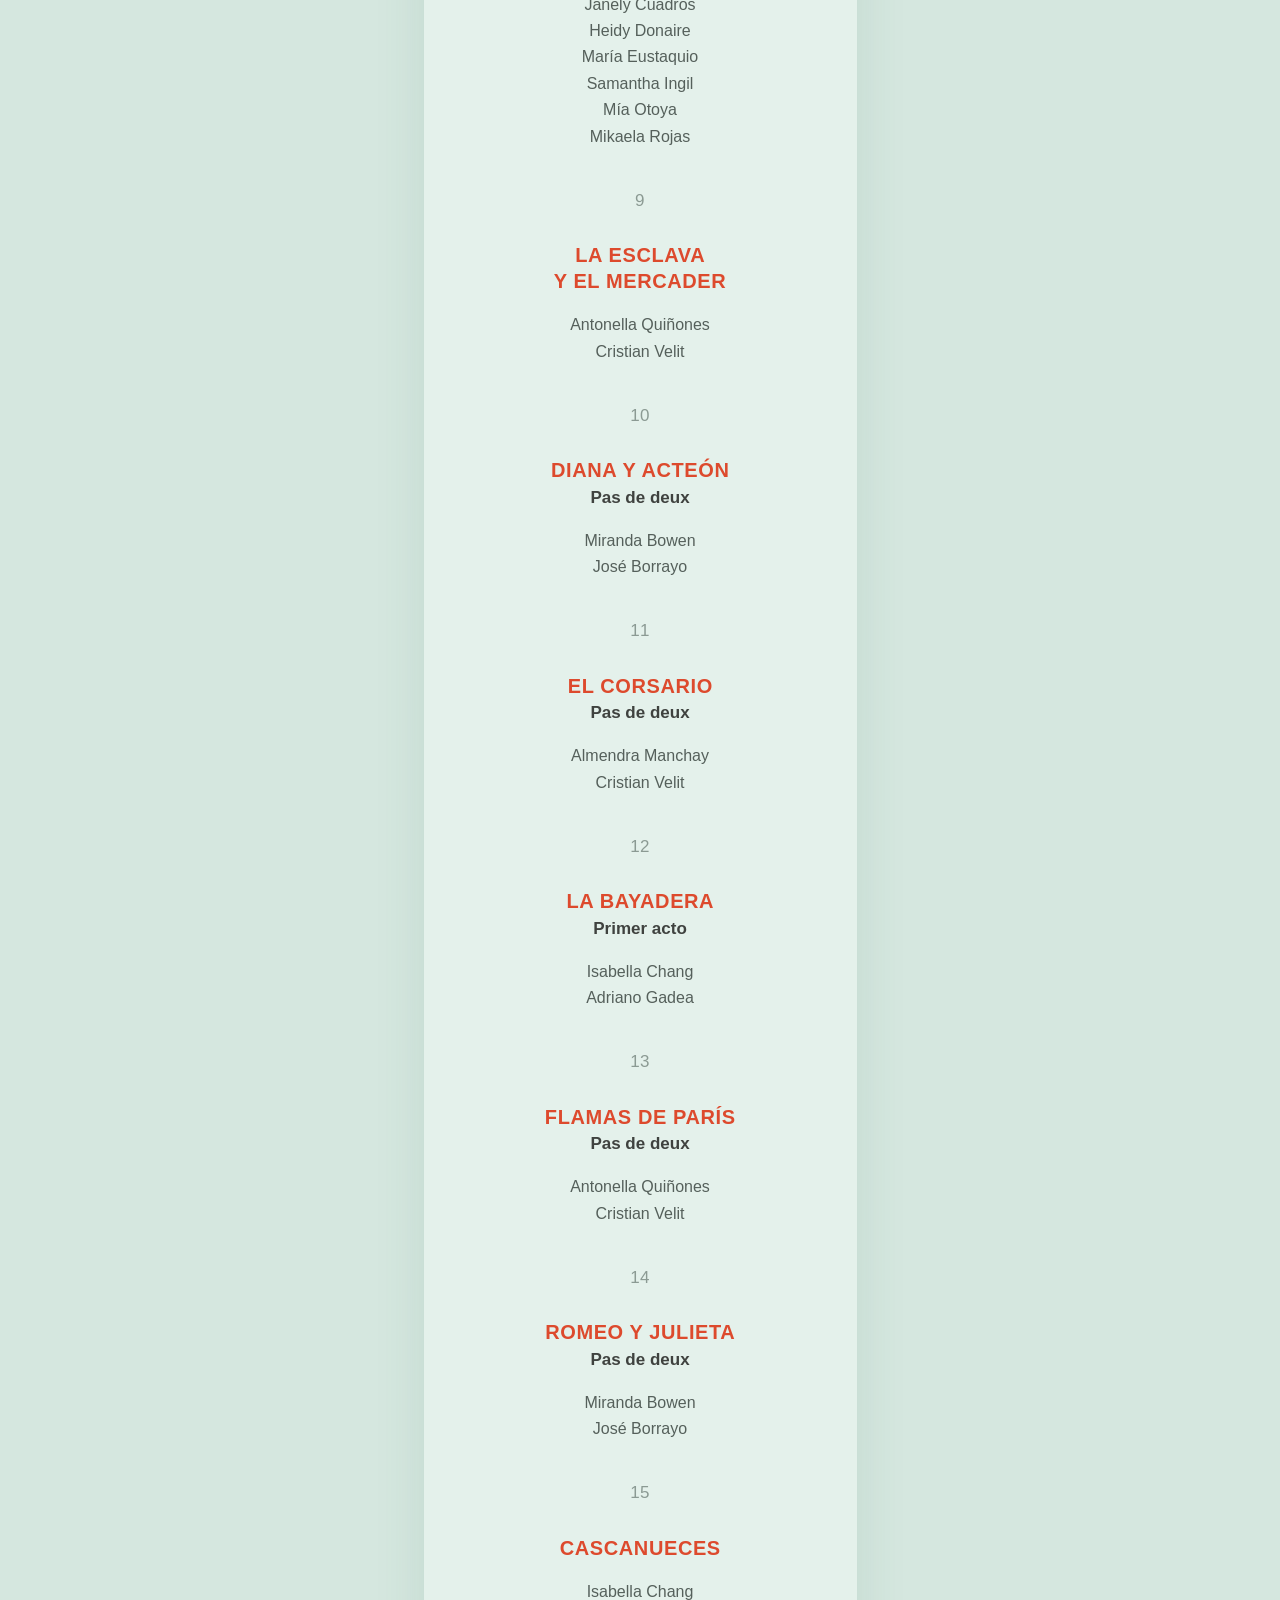
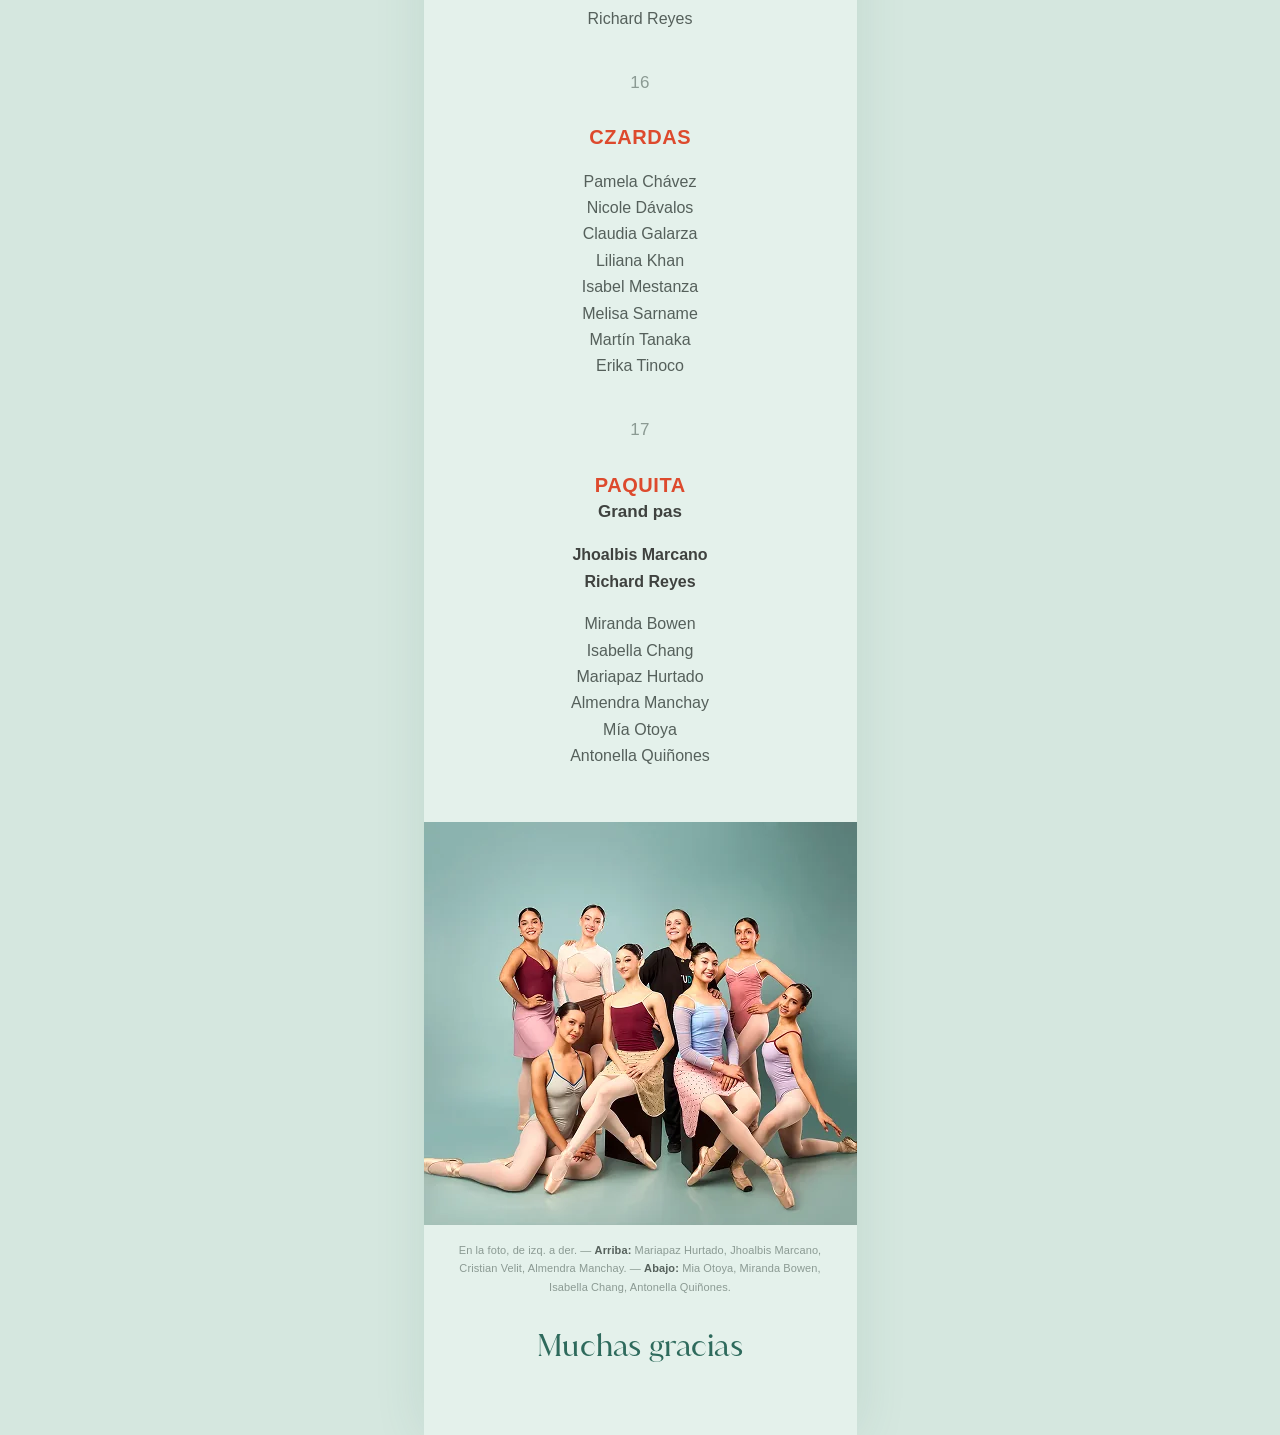
==== commit c447ae3e: "Durante el evento, la raiz lleva a la gala Revierte 0536488 a peticion del cliente: mientras el siti" ====
--- a/index.html
+++ b/index.html
@@ -4,18 +4,13 @@
 		<meta charset="UTF-8" />
 		<meta name="viewport" content="width=device-width, initial-scale=1.0" />
 		<meta name="theme-color" content="#e4f1eb" />
-		<title>Estudanza</title>
+		<title>Estudanza | Gran Gala Classique</title>
 
-		<!-- La raiz replica el reenvio que el dominio tenia en GoDaddy: quien
-		     entra a estudanza.com termina en el Facebook de la academia.
-		     Pages no hace redirecciones de servidor, asi que se resuelve en el
-		     cliente: location.replace para no dejar este paso en el historial
-		     (evita que el boton atras rebote), meta refresh para quien tenga
-		     el JS desactivado, y un enlace visible si fallaran ambos.
-
-		     El programa de la gala vive aparte, en /grangalaclassique2026/, y
-		     no pasa por aqui. -->
-		<meta http-equiv="refresh" content="0; url=https://www.facebook.com/PatriciaCano.Ballet" />
+		<!-- Pages no hace redirecciones de servidor, así que se resuelve en el
+		     cliente: meta refresh para quien tenga el JS desactivado, y
+		     location.replace para no dejar este paso en el historial. -->
+		<meta http-equiv="refresh" content="0; url=grangalaclassique2026/" />
+		<link rel="canonical" href="https://estudanza.com/grangalaclassique2026/" />
 		<meta name="robots" content="noindex" />
 		<link rel="icon" href="grangalaclassique2026/assets/images/logo-estudanza.webp" type="image/webp" />
 
@@ -39,12 +34,12 @@
 		</style>
 
 		<script>
-			location.replace("https://www.facebook.com/PatriciaCano.Ballet");
+			location.replace("grangalaclassique2026/");
 		</script>
 	</head>
 
 	<body>
-		<p>Redirigiendo…</p>
-		<p><a href="https://www.facebook.com/PatriciaCano.Ballet">Ir al Facebook de Estudanza</a></p>
+		<p>Redirigiendo al programa de la Gran Gala Classique…</p>
+		<p><a href="grangalaclassique2026/">Ir al programa</a></p>
 	</body>
 </html>
